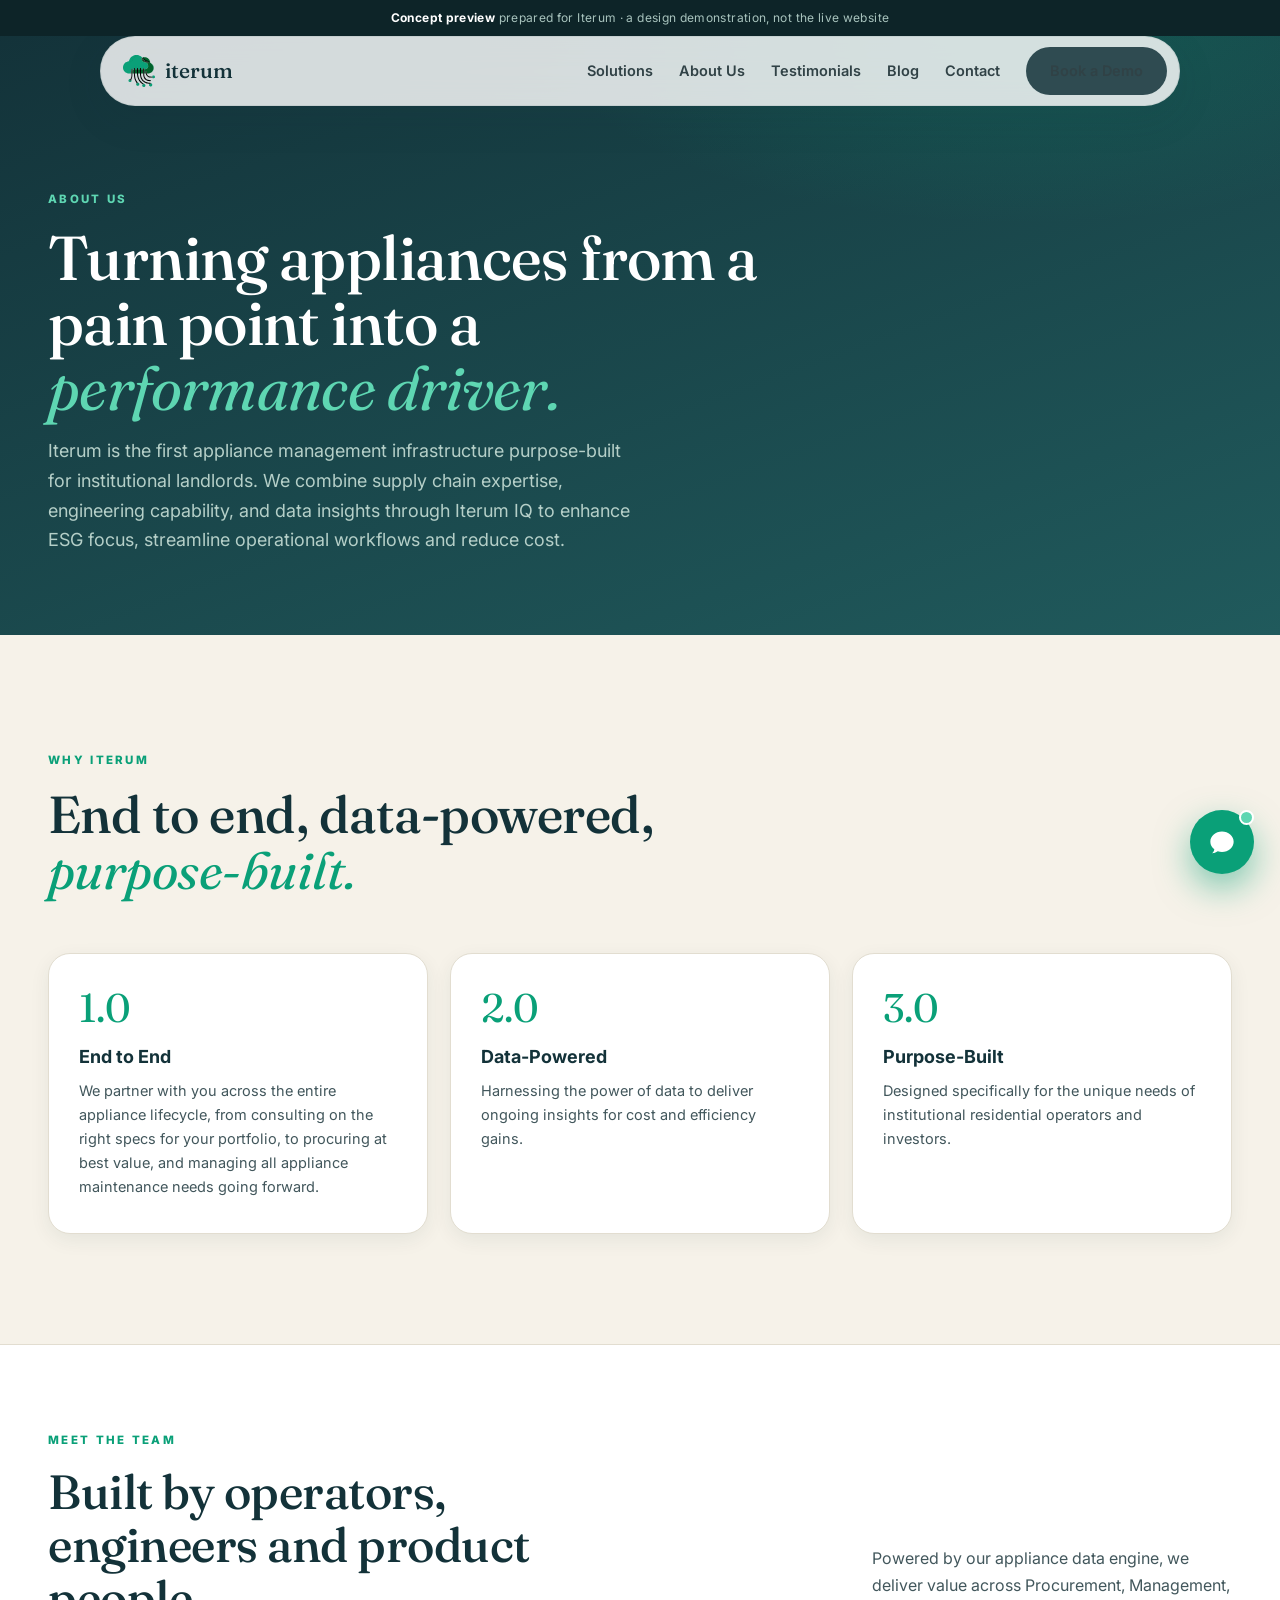
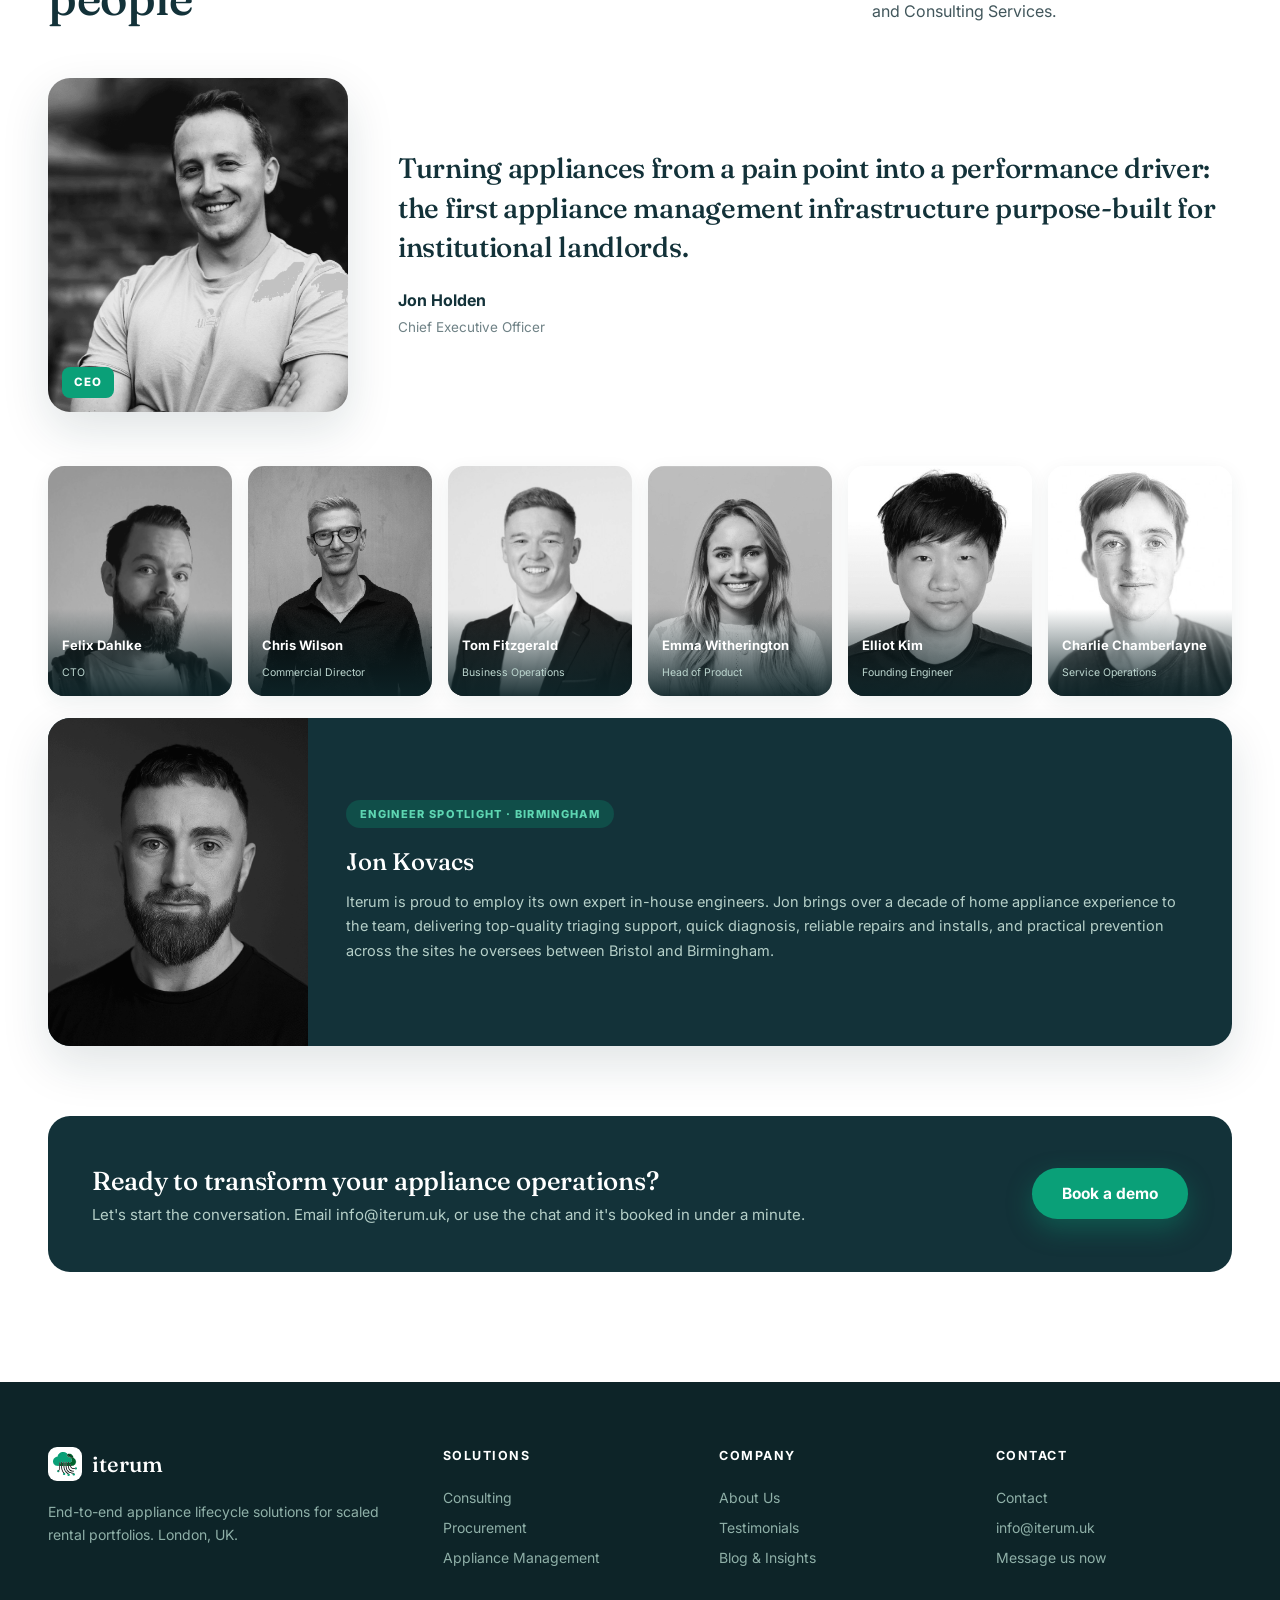
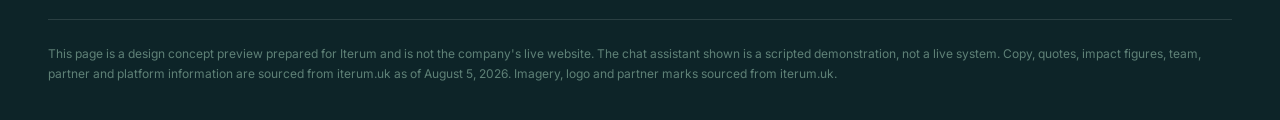
==== about.html @ 9b5ebaec "Full site: solutions, about, testimonials, blog, contact pages from real iterum.uk content; shared s" ====
<!DOCTYPE html>
<html lang="en-GB">
<head>
<meta charset="UTF-8">
<meta name="viewport" content="width=device-width, initial-scale=1.0">
<meta name="robots" content="noindex, nofollow">
<title>About Us | Iterum Concept Preview</title>
<link rel="preconnect" href="https://fonts.googleapis.com">
<link rel="preconnect" href="https://fonts.gstatic.com" crossorigin>
<link href="https://fonts.googleapis.com/css2?family=Fraunces:ital,opsz,wght@0,9..144,400;0,9..144,500;0,9..144,600;1,9..144,400;1,9..144,500&family=Inter:wght@400;500;600;700;800&display=swap" rel="stylesheet">
<link rel="stylesheet" href="assets/site.css">
<style>
.page-hero{background:linear-gradient(160deg,var(--teal) 0%,var(--teal-2) 100%);color:#fff;position:relative;overflow:hidden;margin-top:-92px;padding:170px 0 80px}
.page-hero::before{content:'';position:absolute;inset:0;background:radial-gradient(700px 300px at 80% 0%,rgba(10,160,120,.25),transparent 70%)}
.page-hero .wrap{position:relative;z-index:2}
.page-hero .eyebrow{color:var(--mint)}
.page-hero h1{font-size:clamp(36px,5vw,62px);line-height:1.05;color:#fff;margin:14px 0 16px;max-width:760px}
.page-hero h1 em{font-style:italic;color:var(--mint);font-weight:400}
.page-hero p.sub{color:#b5cfc8;font-size:18px;max-width:600px}

.why{display:grid;grid-template-columns:repeat(3,1fr);gap:22px;margin-top:54px}
.why .card{background:#fff;border:1px solid var(--line);border-radius:var(--r-lg);padding:34px 30px;box-shadow:var(--sh-sm)}
.why .num{font-family:'Fraunces',serif;font-size:40px;color:var(--green);line-height:1;margin-bottom:14px}
.why b{font-size:18px;color:var(--teal);display:block;margin-bottom:8px}
.why p{font-size:14.5px;color:var(--body)}
@media(max-width:900px){.why{grid-template-columns:1fr}}
.contact-note{margin-top:70px;background:var(--teal);border-radius:var(--r-lg);padding:44px;color:#fff;display:flex;justify-content:space-between;align-items:center;gap:30px;flex-wrap:wrap}
.contact-note h3{font-family:'Fraunces',serif;font-size:26px;font-weight:500}
.contact-note p{color:#b5cfc8;font-size:15px}

</style>
</head>
<body>

<div class="ribbon"><b>Concept preview</b> prepared for Iterum · a design demonstration, not the live website</div>

<div class="navwrap">
  <nav>
    <a class="nav-logo" href="index.html"><img src="assets/logo-mark.svg" alt="Iterum"><b>iterum</b></a>
    <div class="navlinks">
      <a href="solutions.html">Solutions</a>
      <a href="about.html">About Us</a>
      <a href="testimonials.html">Testimonials</a>
      <a href="blog.html">Blog</a>
      <a href="contact.html">Contact</a>
      <a href="#" class="nav-cta" onclick="openChat();return false">Book a Demo</a>
    </div>
  </nav>
</div>

<header class="page-hero">
  <div class="wrap">
    <span class="eyebrow">About us</span>
    <h1>Turning appliances from a pain point into a <em>performance driver.</em></h1>
    <p class="sub">Iterum is the first appliance management infrastructure purpose-built for institutional landlords. We combine supply chain expertise, engineering capability, and data insights through Iterum IQ to enhance ESG focus, streamline operational workflows and reduce cost.</p>
  </div>
</header>

<section class="section">
  <div class="wrap">
    <div class="bento-head reveal">
      <span class="eyebrow">Why Iterum</span>
      <h2>End to end, data-powered, <em>purpose-built.</em></h2>
    </div>
    <div class="why">
      <div class="card reveal"><div class="num">1.0</div><b>End to End</b><p>We partner with you across the entire appliance lifecycle, from consulting on the right specs for your portfolio, to procuring at best value, and managing all appliance maintenance needs going forward.</p></div>
      <div class="card reveal d1"><div class="num">2.0</div><b>Data-Powered</b><p>Harnessing the power of data to deliver ongoing insights for cost and efficiency gains.</p></div>
      <div class="card reveal d2"><div class="num">3.0</div><b>Purpose-Built</b><p>Designed specifically for the unique needs of institutional residential operators and investors.</p></div>
    </div>
  </div>
</section>

<section class="section team-sec" id="team" style="padding-top:80px">
  <div class="wrap">
    <div class="team-head reveal">
      <div>
        <span class="eyebrow">Meet the team</span>
        <h2>Built by operators, engineers and product people</h2>
      </div>
      <p>Powered by our appliance data engine, we deliver value across Procurement, Management, and Consulting Services.</p>
    </div>
    <div class="team-feature reveal">
      <div class="pic"><img src="assets/team-jon-holden.png" alt="Jon Holden, CEO of Iterum"><span class="role-tag">CEO</span></div>
      <div>
        <h3>Turning appliances from a pain point into a performance driver: the first appliance management infrastructure purpose-built for institutional landlords.</h3>
        <div class="who"><b>Jon Holden</b><span>Chief Executive Officer</span></div>
      </div>
    </div>
    <div class="team-list">
      <div class="tcard reveal d1"><img src="assets/team-felix.png" alt="Felix Dahlke"><div class="tb"><b>Felix Dahlke</b><span>CTO</span></div></div>
      <div class="tcard reveal d1"><img src="assets/team-chris.png" alt="Chris Wilson"><div class="tb"><b>Chris Wilson</b><span>Commercial Director</span></div></div>
      <div class="tcard reveal d2"><img src="assets/team-tom.png" alt="Tom Fitzgerald"><div class="tb"><b>Tom Fitzgerald</b><span>Business Operations</span></div></div>
      <div class="tcard reveal d2"><img src="assets/team-emma.png" alt="Emma Witherington"><div class="tb"><b>Emma Witherington</b><span>Head of Product</span></div></div>
      <div class="tcard reveal d3"><img src="assets/team-elliot.png" alt="Elliot Kim"><div class="tb"><b>Elliot Kim</b><span>Founding Engineer</span></div></div>
      <div class="tcard reveal d3"><img src="assets/team-charlie.jpg" alt="Charlie Chamberlayne"><div class="tb"><b>Charlie Chamberlayne</b><span>Service Operations</span></div></div>
    </div>
    <div class="eng-card reveal">
      <img src="assets/team-kovacs.png" alt="Jon Kovacs, in-house engineer">
      <div class="eb">
        <span class="tag">Engineer Spotlight · Birmingham</span>
        <b class="name">Jon Kovacs</b>
        <p>Iterum is proud to employ its own expert in-house engineers. Jon brings over a decade of home appliance experience to the team, delivering top-quality triaging support, quick diagnosis, reliable repairs and installs, and practical prevention across the sites he oversees between Bristol and Birmingham.</p>
      </div>
    </div>
    <div class="contact-note reveal">
      <div>
        <h3>Ready to transform your appliance operations?</h3>
        <p>Let's start the conversation. Email info@iterum.uk, or use the chat and it's booked in under a minute.</p>
      </div>
      <button class="btn btn-green" onclick="openChat()">Book a demo</button>
    </div>
  </div>
</section>

<footer>
  <div class="wrap">
    <div class="cols">
      <div>
        <div class="flogo"><img src="assets/logo-mark.svg" alt="Iterum"><b>iterum</b></div>
        <p>End-to-end appliance lifecycle solutions for scaled rental portfolios. London, UK.</p>
      </div>
      <div>
        <h4>Solutions</h4>
        <a href="solutions.html">Consulting</a>
        <a href="solutions.html">Procurement</a>
        <a href="solutions.html">Appliance Management</a>
      </div>
      <div>
        <h4>Company</h4>
        <a href="about.html">About Us</a>
        <a href="testimonials.html">Testimonials</a>
        <a href="blog.html">Blog &amp; Insights</a>
      </div>
      <div>
        <h4>Contact</h4>
        <a href="contact.html">Contact</a>
        <a href="mailto:info@iterum.uk">info@iterum.uk</a>
        <a href="#" onclick="openChat();return false">Message us now</a>
      </div>
    </div>
    <div class="disclosure">
      This page is a design concept preview prepared for Iterum and is not the company's live website. The chat assistant shown is a scripted demonstration, not a live system. Copy, quotes, impact figures, team, partner and platform information are sourced from iterum.uk as of August 5, 2026. Imagery, logo and partner marks sourced from iterum.uk.
    </div>
  </div>
</footer>

<button class="chat-fab" id="chatFab" onclick="toggleChat()" aria-label="Open chat">
  <span class="pulse"></span>
  <svg viewBox="0 0 24 24"><path d="M12 3C6.5 3 2 6.9 2 11.7c0 2.6 1.3 4.9 3.4 6.5-.1 1-.6 2.4-1.8 3.5 0 0 2.7-.2 4.8-1.7 1.1.3 2.4.5 3.6.5 5.5 0 10-3.9 10-8.8S17.5 3 12 3z"/></svg>
</button>

<div class="chat-panel" id="chatPanel">
  <div class="chat-head">
    <div class="cav"><img src="assets/logo-mark.svg" alt=""></div>
    <div><b>Iterum Assistant</b><span><i class="don"></i>Online now, replies in seconds</span></div>
  </div>
  <div class="chat-body" id="chatBody"></div>
  <div class="chat-foot"><span>Scripted demo preview. The live version is trained on Iterum's solutions, portfolio data and booking calendar.</span></div>
</div>

<script src="assets/site.js"></script>
</body>
</html>
---- assets/site.css ----
:root{
  --teal:#133239;
  --teal-2:#205A5C;
  --teal-deep:#0d2428;
  --green:#0AA078;
  --green-dark:#078263;
  --mint:#5ed6b2;
  --cream:#F6F2E9;
  --cream-2:#EDE7DA;
  --sand:#D5CAB9;
  --ink:#15272c;
  --body:#42575c;
  --soft:#6f8286;
  --line:#e2ddd0;
  --r-xl:28px;
  --r-lg:22px;
  --r-md:16px;
  --sh-sm:0 6px 20px rgba(19,50,57,.07);
  --sh-md:0 18px 48px rgba(19,50,57,.13);
  --sh-lg:0 34px 90px rgba(19,50,57,.22);
}
*{margin:0;padding:0;box-sizing:border-box}
html{scroll-behavior:smooth}
body{font-family:'Inter',-apple-system,sans-serif;color:var(--ink);background:var(--cream);line-height:1.65;font-size:16.5px;-webkit-font-smoothing:antialiased}
h1,h2,h3,.serif{font-family:'Fraunces',Georgia,serif;font-weight:500;letter-spacing:-.01em}
img{max-width:100%;display:block}
a{color:inherit;text-decoration:none}
.wrap{max-width:1240px;margin:0 auto;padding:0 28px}
.eyebrow{display:inline-flex;align-items:center;gap:10px;font-size:11.5px;font-weight:800;letter-spacing:.2em;text-transform:uppercase;color:var(--green)}
.section{padding:110px 0}
.btn{display:inline-flex;align-items:center;justify-content:center;gap:10px;font-weight:700;font-size:15.5px;padding:16px 30px;border-radius:999px;cursor:pointer;border:none;transition:all .18s ease;font-family:'Inter',sans-serif}
.btn svg{width:17px;height:17px}
.btn-green{background:var(--green);color:#fff;box-shadow:0 10px 26px rgba(10,160,120,.35)}
.btn-green:hover{background:var(--green-dark);transform:translateY(-2px)}
.btn-dark{background:var(--teal);color:#fff}
.btn-dark:hover{background:var(--teal-deep);transform:translateY(-2px)}
.btn-white{background:#fff;color:var(--teal);box-shadow:var(--sh-sm)}
.btn-white:hover{transform:translateY(-2px);box-shadow:var(--sh-md)}
.btn-ghost{background:transparent;color:#fff;border:1.5px solid rgba(255,255,255,.4)}
.btn-ghost:hover{border-color:#fff;background:rgba(255,255,255,.08)}
.reveal{opacity:0;transform:translateY(26px);transition:opacity .8s cubic-bezier(.2,.6,.2,1),transform .8s cubic-bezier(.2,.6,.2,1)}
.reveal.vis{opacity:1;transform:none}
.d1{transition-delay:.08s}.d2{transition-delay:.16s}.d3{transition-delay:.24s}

/* ribbon */
.ribbon{background:var(--teal-deep);color:#a8c3bd;text-align:center;font-size:12px;padding:8px 16px;letter-spacing:.03em;position:relative;z-index:600}
.ribbon b{color:#fff;font-weight:700}

/* floating pill nav */
.navwrap{position:sticky;top:14px;z-index:400;padding:0 18px}
nav{max-width:1080px;margin:0 auto;background:rgba(255,255,255,.82);backdrop-filter:blur(16px);border:1px solid rgba(19,50,57,.08);border-radius:999px;box-shadow:0 12px 40px rgba(19,50,57,.10);display:flex;align-items:center;justify-content:space-between;padding:10px 12px 10px 22px}
.nav-logo{display:flex;align-items:center;gap:10px}
.nav-logo img{height:32px;width:32px}
.nav-logo b{font-family:'Fraunces',serif;font-size:21px;font-weight:500;color:var(--teal)}
.navlinks{display:flex;gap:26px;align-items:center}
.navlinks a{font-size:14.5px;font-weight:600;color:var(--ink);opacity:.85}
.navlinks a:hover{opacity:1;color:var(--green-dark)}
.nav-cta{background:var(--teal);color:#fff;padding:12px 24px;border-radius:999px;font-size:14px;font-weight:700}
.nav-cta:hover{background:var(--green);color:#fff;opacity:1}
@media(max-width:920px){.navlinks a:not(.nav-cta){display:none}}

/* hero: full-bleed cinematic */
.hero{position:relative;overflow:hidden;margin-top:-92px;padding-top:92px}
.hero-bg{position:absolute;inset:0;z-index:0}
.hero-bg img{width:100%;height:100%;object-fit:cover;object-position:center 60%;animation:kenburns 26s ease-in-out infinite alternate}
@keyframes kenburns{from{transform:scale(1) translateY(0)}to{transform:scale(1.1) translateY(-2%)}}
.hero-bg::after{content:'';position:absolute;inset:0;background:
  linear-gradient(100deg,rgba(13,36,40,.92) 0%,rgba(13,36,40,.72) 38%,rgba(13,36,40,.28) 70%,rgba(13,36,40,.45) 100%),
  linear-gradient(0deg,var(--cream) 0%,rgba(246,242,233,0) 14%)}
@media(prefers-reduced-motion:reduce){.hero-bg img{animation:none}}
.hero-grid{display:grid;grid-template-columns:1.05fr .95fr;gap:60px;align-items:center;position:relative;z-index:2;min-height:calc(100vh - 40px);padding:120px 0 90px}
.hero-kicker{display:inline-flex;align-items:center;gap:9px;background:rgba(255,255,255,.1);backdrop-filter:blur(10px);border:1px solid rgba(255,255,255,.22);border-radius:999px;padding:9px 18px;font-size:12.5px;font-weight:700;color:#e8f4ef;margin-bottom:26px}
.hero-kicker .dot{width:8px;height:8px;border-radius:50%;background:var(--mint);animation:beat 2s infinite}
@keyframes beat{0%,100%{box-shadow:0 0 0 3px rgba(94,214,178,.3)}50%{box-shadow:0 0 0 8px rgba(94,214,178,.06)}}
.hero h1{font-size:clamp(44px,5.6vw,80px);line-height:1.0;color:#fff;margin-bottom:24px;text-shadow:0 2px 30px rgba(13,36,40,.4)}
.hero h1 em{font-style:italic;color:var(--mint);font-weight:400}
.hero .lead{font-size:18px;color:#cfe2da;max-width:520px;margin-bottom:34px}
.hero-ctas{display:flex;gap:14px;flex-wrap:wrap;margin-bottom:44px}
.hero-ctas .btn-dark{background:rgba(255,255,255,.12);backdrop-filter:blur(10px);border:1px solid rgba(255,255,255,.25)}
.hero-ctas .btn-dark:hover{background:rgba(255,255,255,.22)}
.hero-proof{font-size:12.5px;color:#9dbcb2;font-weight:700;letter-spacing:.08em}
/* ambient toasts */
.toast{position:absolute;z-index:3;display:flex;align-items:center;gap:10px;background:rgba(255,255,255,.94);backdrop-filter:blur(8px);border-radius:14px;padding:11px 16px;box-shadow:var(--sh-md);font-size:12.5px;font-weight:700;color:var(--teal);opacity:0;transform:translateY(14px)}
.toast .ti{width:28px;height:28px;border-radius:8px;background:rgba(10,160,120,.14);display:flex;align-items:center;justify-content:center}
.toast .ti svg{width:14px;height:14px;stroke:var(--green-dark)}
.toast span{display:block;font-size:10.5px;color:var(--soft);font-weight:600}
.toast.t1{left:4%;bottom:22%;animation:toastcycle 12s infinite 1s}
.toast.t2{right:6%;top:16%;animation:toastcycle 12s infinite 5s}
.toast.t3{left:38%;bottom:9%;animation:toastcycle 12s infinite 9s}
@keyframes toastcycle{0%{opacity:0;transform:translateY(14px)}4%{opacity:1;transform:none}30%{opacity:1;transform:none}36%{opacity:0;transform:translateY(-10px)}100%{opacity:0}}
@media(max-width:960px){.toast{display:none}}

/* ops console */
.console{background:rgba(255,255,255,.94);backdrop-filter:blur(14px);border:1px solid rgba(255,255,255,.5);border-radius:var(--r-xl);box-shadow:var(--sh-lg);overflow:hidden;transform:rotate(.6deg)}
.console .chead{display:flex;align-items:center;gap:10px;padding:16px 20px;border-bottom:1px solid var(--line);background:linear-gradient(180deg,#fff,#faf8f2)}
.console .chead .dots{display:flex;gap:6px}
.console .chead .dots i{width:10px;height:10px;border-radius:50%;background:var(--cream-2)}
.console .chead .dots i:first-child{background:#f2b8ad}
.console .chead b{font-size:13px;color:var(--teal);margin-left:6px}
.console .chead .live{margin-left:auto;display:inline-flex;align-items:center;gap:6px;font-size:10.5px;font-weight:800;letter-spacing:.1em;color:var(--green-dark);background:rgba(10,160,120,.1);border-radius:999px;padding:5px 12px}
.console .live i{width:6px;height:6px;border-radius:50%;background:var(--green)}
.cbody{padding:20px;display:flex;flex-direction:column;gap:12px;min-height:330px}
.cstep{display:flex;gap:14px;align-items:flex-start;background:var(--cream);border:1px solid var(--line);border-radius:var(--r-md);padding:14px 16px;opacity:.35;transform:translateY(0);transition:all .5s ease}
.cstep.on{opacity:1;background:#fff;box-shadow:var(--sh-sm);border-color:rgba(10,160,120,.35)}
.cstep .cico{width:38px;height:38px;flex:none;border-radius:11px;display:flex;align-items:center;justify-content:center;background:rgba(10,160,120,.1)}
.cstep .cico svg{width:18px;height:18px;stroke:var(--green-dark)}
.cstep b{font-size:13.5px;color:var(--teal);display:block}
.cstep p{font-size:12.5px;color:var(--body);line-height:1.5}
.cstep .ct{margin-left:auto;font-size:10.5px;color:var(--soft);flex:none;font-weight:600}
.cfoot{padding:0 20px 20px;font-size:11px;color:var(--soft);text-align:center}
@media(max-width:960px){.hero-grid{grid-template-columns:1fr}.console{transform:none}}

/* partner marquee */
.partners{padding:46px 0 44px;position:relative;z-index:2;background:var(--cream)}
.partners .cap{text-align:center;font-size:11.5px;font-weight:800;letter-spacing:.2em;text-transform:uppercase;color:var(--soft);margin-bottom:26px}
.pmarq{overflow:hidden;-webkit-mask-image:linear-gradient(90deg,transparent,#000 10%,#000 90%,transparent);mask-image:linear-gradient(90deg,transparent,#000 10%,#000 90%,transparent)}
.pmarq-track{display:flex;gap:clamp(48px,7vw,96px);align-items:center;width:max-content;animation:pslide 30s linear infinite;padding:6px 0}
.pmarq:hover .pmarq-track{animation-play-state:paused}
@keyframes pslide{to{transform:translateX(-50%)}}
.pmarq img{height:30px;width:auto;opacity:.92;transition:all .2s}
.pmarq img:hover{opacity:1;transform:scale(1.05)}
.pmarq img.tall{height:40px}

/* stats rail */
.stats{border-top:1px solid var(--line);border-bottom:1px solid var(--line);background:#fff}
.stats .wrap{display:grid;grid-template-columns:repeat(3,1fr);gap:0}
.stat{padding:54px 40px;border-left:1px solid var(--line);position:relative}
.stat:first-child{border-left:none;padding-left:0}
.stat .big{font-family:'Fraunces',serif;font-size:clamp(46px,5.5vw,72px);line-height:1;color:var(--teal)}
.stat .big span{color:var(--green)}
.stat p{font-size:14px;color:var(--body);margin-top:10px;max-width:240px}
.stat .src{font-size:11px;color:var(--soft);margin-top:8px;display:block}
@media(max-width:900px){.stats .wrap{grid-template-columns:1fr}.stat{border-left:none;padding:30px 0;border-top:1px solid var(--line)}.stat:first-child{border-top:none}}

/* bento */
.bento-head{max-width:720px;margin-bottom:54px}
.bento-head h2{font-size:clamp(32px,4.4vw,52px);line-height:1.08;color:var(--teal);margin:14px 0 16px}
.bento-head h2 em{font-style:italic;color:var(--green);font-weight:400}
.bento-head p{color:var(--body);font-size:18px}
.bento{display:grid;grid-template-columns:repeat(12,1fr);grid-auto-rows:96px;gap:18px}
.tile{border-radius:var(--r-lg);overflow:hidden;position:relative;background:#fff;border:1px solid var(--line);box-shadow:var(--sh-sm);transition:transform .25s,box-shadow .25s}
.tile:hover{transform:translateY(-5px);box-shadow:var(--sh-md)}
.tile .tag{position:absolute;top:16px;left:16px;z-index:3;background:rgba(19,50,57,.85);backdrop-filter:blur(6px);color:#fff;font-size:11px;font-weight:800;letter-spacing:.1em;text-transform:uppercase;border-radius:8px;padding:6px 12px}
.tile.photo img{position:absolute;inset:0;width:100%;height:100%;object-fit:cover}
.tile.photo::after{content:'';position:absolute;inset:0;background:linear-gradient(180deg,transparent 35%,rgba(13,36,40,.86) 100%)}
.tile.photo .cap{position:absolute;left:20px;right:20px;bottom:18px;z-index:3;color:#fff}
.tile.photo .cap b{font-family:'Fraunces',serif;font-size:20px;font-weight:500;display:block;margin-bottom:4px}
.tile.photo .cap p{font-size:13px;color:#c9ded7;line-height:1.5}
.t-consult{grid-column:span 4;grid-row:span 3}
.t-procure{grid-column:span 4;grid-row:span 3}
.t-manage{grid-column:span 4;grid-row:span 3}
.t-chat{grid-column:span 5;grid-row:span 4}
.t-notif{grid-column:span 4;grid-row:span 4}
.t-follow{grid-column:span 3;grid-row:span 4}
@media(max-width:960px){.t-consult,.t-procure,.t-manage,.t-chat,.t-notif,.t-follow{grid-column:span 12;grid-row:span 4}}

/* chat tile */
.t-chat{background:var(--teal);border:none;display:flex;flex-direction:column}
.t-chat .tchead{padding:18px 22px 12px;display:flex;align-items:center;gap:10px;color:#fff}
.t-chat .tchead img{width:30px;height:30px;background:#fff;border-radius:8px;padding:4px}
.t-chat .tchead b{font-size:13.5px}
.t-chat .tchead span{display:block;font-size:10.5px;color:#5ed6b2;font-weight:700}
.t-chat .tcbody{flex:1;padding:6px 18px 16px;display:flex;flex-direction:column;gap:9px;overflow:hidden}
.tbub{max-width:88%;padding:10px 13px;border-radius:15px;font-size:12.3px;line-height:1.45;opacity:0;transform:translateY(10px);transition:all .5s ease}
.tbub.show{opacity:1;transform:none}
.tbub.in{background:rgba(255,255,255,.1);color:#e6f2ed;border-bottom-left-radius:5px;align-self:flex-start}
.tbub.out{background:var(--green);color:#fff;border-bottom-right-radius:5px;align-self:flex-end}
.t-chat .tclabel{padding:10px;text-align:center;font-size:10px;color:#8fb0a8;border-top:1px solid rgba(255,255,255,.1)}

/* notif tile */
.t-notif{background:#fff;display:flex;flex-direction:column}
.t-notif .tnhead{padding:18px 22px 10px}
.t-notif .tnhead b{font-size:13.5px;color:var(--teal)}
.t-notif .tnhead span{display:block;font-size:10.5px;color:var(--soft)}
.t-notif .tnbody{flex:1;padding:4px 16px 16px;display:flex;flex-direction:column;gap:9px}
.tnote{display:flex;gap:11px;align-items:flex-start;background:var(--cream);border:1px solid var(--line);border-radius:12px;padding:11px 13px;opacity:0;transform:translateY(10px);transition:all .5s ease}
.tnote.show{opacity:1;transform:none}
.tnote .ni{width:30px;height:30px;flex:none;border-radius:9px;background:rgba(10,160,120,.12);display:flex;align-items:center;justify-content:center}
.tnote .ni svg{width:15px;height:15px;stroke:var(--green-dark)}
.tnote b{font-size:12.3px;color:var(--teal);display:block}
.tnote p{font-size:11.3px;color:var(--body);line-height:1.4}
.tnote .nt{margin-left:auto;font-size:9.5px;color:var(--soft);flex:none;font-weight:600}

/* follow tile */
.t-follow{background:#fff;padding:22px}
.t-follow b.h{font-size:13.5px;color:var(--teal);display:block;margin-bottom:2px}
.t-follow span.s{font-size:10.5px;color:var(--soft);display:block;margin-bottom:18px}
.mini-tl{position:relative;padding-left:22px}
.mini-tl::before{content:'';position:absolute;left:6px;top:6px;bottom:6px;width:2px;background:linear-gradient(180deg,var(--green),var(--line))}
.mtl{position:relative;padding-bottom:18px}
.mtl::before{content:'';position:absolute;left:-20px;top:4px;width:10px;height:10px;border-radius:50%;background:#fff;border:3px solid var(--green)}
.mtl b{font-size:12.3px;color:var(--teal);display:block}
.mtl p{font-size:11.3px;color:var(--body);line-height:1.45}

/* quotes */
.quotes{background:var(--cream)}
.quote-grid{display:grid;grid-template-columns:1fr 1fr;gap:22px;margin-top:50px}
.qcard{background:#fff;border:1px solid var(--line);border-radius:var(--r-lg);padding:38px 40px;box-shadow:var(--sh-sm);position:relative}
.qcard::before{content:'\201C';font-family:'Fraunces',serif;font-size:90px;line-height:1;color:var(--green);opacity:.25;position:absolute;top:18px;left:28px}
.qcard p{font-family:'Fraunces',serif;font-size:clamp(18px,2vw,22px);line-height:1.5;color:var(--teal);margin-bottom:24px;position:relative;z-index:2}
.qcard .qwho{display:flex;align-items:center;justify-content:space-between;gap:14px;flex-wrap:wrap}
.qcard .qwho b{font-size:14.5px;color:var(--ink);display:block}
.qcard .qwho span{font-size:12.5px;color:var(--soft)}
.qcard .impact{font-size:11px;font-weight:800;color:#fff;background:var(--green);border-radius:999px;padding:6px 14px;white-space:nowrap}
.qsrc{margin-top:18px;font-size:12px;color:var(--soft)}
@media(max-width:900px){.quote-grid{grid-template-columns:1fr}}

/* IQ dark band */
.iq-sec{background:var(--teal);color:#fff;position:relative;overflow:hidden}
.iq-sec .bgimg{position:absolute;inset:0;opacity:.09;pointer-events:none}
.iq-sec .bgimg img{width:100%;height:100%;object-fit:cover}
.iq-sec .bgimg::after{content:'';position:absolute;inset:0;background:linear-gradient(180deg,var(--teal) 4%,rgba(19,50,57,.45) 50%,var(--teal) 96%)}
.iq-sec .wrap{position:relative;z-index:2}
.iq-sec .eyebrow{color:var(--mint)}
.iq-sec h2{font-size:clamp(32px,4.4vw,52px);line-height:1.08;color:#fff;margin:14px 0 16px;max-width:640px}
.iq-sec h2 em{font-style:italic;color:var(--mint);font-weight:400}
.iq-sec .sub{color:#b5cfc8;font-size:18px;max-width:560px}
.iq-grid{display:grid;grid-template-columns:1.1fr .9fr;gap:64px;align-items:center;margin-top:56px}
.iq-stack{position:relative;padding-bottom:90px;padding-right:56px}
.iq-stack .shot{border-radius:var(--r-lg);overflow:hidden;box-shadow:var(--sh-lg);transform:rotate(-1deg)}
.iq-stack .shot2{position:absolute;right:0;bottom:0;width:58%;border-radius:16px;overflow:hidden;box-shadow:var(--sh-lg);background:#fff;transform:rotate(1.4deg)}
.iq-points{display:flex;flex-direction:column;gap:20px}
.iq-point{display:flex;gap:14px;align-items:flex-start}
.iq-point .tick{width:26px;height:26px;flex:none;border-radius:50%;background:rgba(94,214,178,.15);display:flex;align-items:center;justify-content:center}
.iq-point .tick svg{width:13px;height:13px;stroke:var(--mint);stroke-width:3}
.iq-point b{font-size:15.5px;color:#fff}
.iq-point p{font-size:13.5px;color:#a8c3bd}
@media(max-width:960px){.iq-grid{grid-template-columns:1fr}.iq-stack{padding-right:0}}

/* resident phone strip */
.resident{background:var(--cream)}
.res-grid{display:grid;grid-template-columns:.9fr 1.1fr;gap:70px;align-items:center}
.res-grid h2{font-size:clamp(30px,4vw,46px);line-height:1.1;color:var(--teal);margin:14px 0 16px}
.res-grid h2 em{font-style:italic;color:var(--green);font-weight:400}
.res-grid .sub{color:var(--body);font-size:17px;margin-bottom:26px}
.res-points{display:flex;flex-direction:column;gap:14px}
.res-point{display:flex;gap:13px;align-items:flex-start;background:#fff;border:1px solid var(--line);border-radius:var(--r-md);padding:16px 18px;box-shadow:var(--sh-sm)}
.res-point .ri{width:36px;height:36px;flex:none;border-radius:10px;background:rgba(10,160,120,.1);display:flex;align-items:center;justify-content:center}
.res-point .ri svg{width:17px;height:17px;stroke:var(--green-dark)}
.res-point b{font-size:14.5px;color:var(--teal);display:block}
.res-point p{font-size:12.8px;color:var(--body)}
.phone{width:min(330px,86vw);margin:0 auto;background:linear-gradient(160deg,#31414a,#131c22);border-radius:46px;padding:13px;box-shadow:var(--sh-lg),inset 0 1px 1px rgba(255,255,255,.22);position:relative;transform:rotate(1.2deg)}
.phone::before{content:'';position:absolute;top:26px;left:50%;transform:translateX(-50%);width:100px;height:24px;background:#0a1114;border-radius:13px;z-index:5}
.pscreen{border-radius:34px;overflow:hidden;min-height:540px;display:flex;flex-direction:column;background:#f2f3ef;color:var(--ink)}
.pstatus{background:#fff;padding:34px 20px 8px;font-size:11px;color:var(--soft);display:flex;justify-content:space-between;font-weight:600}
.pchat-head{background:#fff;padding:10px 18px 12px;border-bottom:1px solid var(--line);display:flex;gap:11px;align-items:center}
.pchat-head img{width:32px;height:32px}
.pchat-head b{font-size:13.5px;display:block}
.pchat-head span{font-size:11px;color:var(--green-dark);font-weight:700}
.pthread{flex:1;padding:16px 14px;display:flex;flex-direction:column;gap:10px}
.bub{max-width:86%;padding:11px 14px;border-radius:18px;font-size:12.6px;line-height:1.45;opacity:0;transform:translateY(10px) scale(.97);transition:all .55s cubic-bezier(.2,.7,.3,1)}
.bub.show{opacity:1;transform:none}
.bub.in{background:#e5e8e2;border-bottom-left-radius:6px;align-self:flex-start}
.bub.out{background:var(--green);color:#fff;border-bottom-right-radius:6px;align-self:flex-end}
.bub .t{display:block;font-size:10px;opacity:.6;margin-top:4px}
.plabel{text-align:center;font-size:10.5px;color:var(--soft);padding:11px;background:#fff;border-top:1px solid var(--line)}
@media(max-width:960px){.res-grid{grid-template-columns:1fr}}

/* team */
.team-sec{background:#fff;border-top:1px solid var(--line)}
.team-head{display:flex;align-items:flex-end;justify-content:space-between;gap:30px;margin-bottom:54px;flex-wrap:wrap}
.team-head h2{font-size:clamp(30px,4vw,48px);line-height:1.1;color:var(--teal);margin-top:14px;max-width:560px}
.team-head p{color:var(--body);font-size:16px;max-width:360px}
.team-feature{display:grid;grid-template-columns:300px 1fr;gap:50px;align-items:center;margin-bottom:54px}
.team-feature .pic{border-radius:var(--r-lg);overflow:hidden;box-shadow:var(--sh-md);position:relative}
.team-feature .pic img{filter:grayscale(1);width:100%;display:block}
.team-feature .pic .role-tag{position:absolute;bottom:14px;left:14px;background:var(--green);color:#fff;font-size:11.5px;font-weight:800;letter-spacing:.1em;text-transform:uppercase;border-radius:8px;padding:6px 12px}
.team-feature h3{font-family:'Fraunces',serif;font-size:clamp(21px,2.6vw,28px);color:var(--teal);line-height:1.4;margin-bottom:20px;font-weight:500}
.team-feature .who b{font-size:16px;color:var(--teal);display:block}
.team-feature .who span{font-size:13.5px;color:var(--soft)}
@media(max-width:900px){.team-feature{grid-template-columns:1fr}}
.team-list{display:grid;grid-template-columns:repeat(6,1fr);gap:16px}
.tcard{border-radius:var(--r-md);overflow:hidden;position:relative;box-shadow:var(--sh-sm)}
.tcard img{width:100%;aspect-ratio:4/5;object-fit:cover;object-position:center 20%;filter:grayscale(1);transition:all .3s}
.tcard:hover img{filter:grayscale(0);transform:scale(1.03)}
.tcard .tb{position:absolute;left:0;right:0;bottom:0;padding:26px 14px 12px;background:linear-gradient(180deg,transparent,rgba(13,36,40,.92));color:#fff}
.tcard b{display:block;font-size:13px}
.tcard span{font-size:10.5px;color:#bcd6cf}
@media(max-width:960px){.team-list{grid-template-columns:repeat(2,1fr)}}
.eng-card{margin-top:22px;background:var(--teal);border-radius:var(--r-lg);overflow:hidden;box-shadow:var(--sh-md);display:grid;grid-template-columns:260px 1fr;align-items:stretch;color:#fff}
.eng-card img{width:100%;height:100%;object-fit:cover;object-position:center 15%;filter:grayscale(1)}
.eng-card .eb{padding:32px 38px;display:flex;flex-direction:column;justify-content:center}
.eng-card .eb .tag{display:inline-block;background:rgba(10,160,120,.25);color:var(--mint);font-size:11px;font-weight:800;letter-spacing:.12em;text-transform:uppercase;border-radius:999px;padding:5px 14px;margin-bottom:14px;width:max-content}
.eng-card .eb b.name{font-family:'Fraunces',serif;font-size:24px;font-weight:500;display:block;margin-bottom:8px}
.eng-card .eb p{font-size:14.5px;color:#b5cfc8;line-height:1.7}
@media(max-width:800px){.eng-card{grid-template-columns:1fr}.eng-card img{max-height:300px}}

/* cta */
.ctaband{background:linear-gradient(160deg,var(--teal) 0%,var(--teal-2) 100%);color:#fff;text-align:center;position:relative;overflow:hidden}
.ctaband::before{content:'';position:absolute;inset:0;background:radial-gradient(700px 300px at 50% 0%,rgba(10,160,120,.25),transparent 70%)}
.ctaband .wrap{padding-top:100px;padding-bottom:100px;position:relative;z-index:2}
.ctaband h2{font-size:clamp(32px,4.8vw,56px);color:#fff;max-width:800px;margin:0 auto 18px;line-height:1.06}
.ctaband h2 em{font-style:italic;color:var(--mint);font-weight:400}
.ctaband p{color:#b5cfc8;font-size:18px;max-width:540px;margin:0 auto 40px}

/* footer */
footer{background:var(--teal-deep);color:#8fb0a8;padding:64px 0 36px;font-size:14px}
footer .cols{display:grid;grid-template-columns:1.5fr 1fr 1fr 1fr;gap:40px;margin-bottom:46px}
footer .flogo{display:flex;align-items:center;gap:10px;margin-bottom:18px}
footer .flogo img{height:34px;width:34px;background:#fff;border-radius:9px;padding:5px}
footer .flogo b{font-family:'Fraunces',serif;font-size:22px;color:#fff;font-weight:500}
footer h4{color:#fff;font-size:12.5px;letter-spacing:.12em;text-transform:uppercase;margin-bottom:16px}
footer a{display:block;padding:3.5px 0}
footer a:hover{color:#fff}
.disclosure{border-top:1px solid rgba(255,255,255,.12);padding-top:24px;font-size:12px;color:#5f8177;line-height:1.7}
@media(max-width:900px){footer .cols{grid-template-columns:1fr 1fr}}

/* chat widget */
.chat-fab{position:fixed;bottom:26px;right:26px;z-index:500;width:64px;height:64px;border-radius:50%;background:var(--green);border:none;cursor:pointer;box-shadow:0 14px 34px rgba(10,160,120,.5);display:flex;align-items:center;justify-content:center;transition:transform .2s}
.chat-fab:hover{transform:scale(1.07)}
.chat-fab svg{width:28px;height:28px;fill:#fff}
.chat-fab .pulse{position:absolute;top:0;right:0;width:15px;height:15px;background:var(--mint);border:2.5px solid #fff;border-radius:50%}
.chat-panel{position:fixed;bottom:104px;right:26px;z-index:500;width:384px;max-width:calc(100vw - 32px);height:600px;max-height:calc(100vh - 140px);background:#fff;border-radius:22px;box-shadow:0 34px 90px rgba(13,36,40,.4);display:none;flex-direction:column;overflow:hidden}
.chat-panel.open{display:flex;animation:chatin .3s cubic-bezier(.2,.7,.3,1.05)}
@keyframes chatin{from{opacity:0;transform:scale(.92) translateY(12px)}to{opacity:1;transform:none}}
.chat-head{background:linear-gradient(135deg,var(--teal),var(--teal-2));color:#fff;padding:18px 20px;display:flex;align-items:center;gap:13px}
.chat-head .cav{width:42px;height:42px;border-radius:50%;background:#fff;display:flex;align-items:center;justify-content:center}
.chat-head .cav img{width:24px;height:24px}
.chat-head b{display:block;font-size:15px}
.chat-head span{font-size:11.5px;color:#a8ded0;display:flex;align-items:center;gap:6px}
.chat-head .don{width:7px;height:7px;background:var(--mint);border-radius:50%}
.chat-body{flex:1;overflow-y:auto;padding:18px 16px;background:#f4f2ec;display:flex;flex-direction:column;gap:11px}
.cmsg{max-width:86%;padding:12px 15px;border-radius:17px;font-size:13.5px;line-height:1.5;animation:pop .3s ease}
.cmsg.bot{background:#fff;border:1px solid var(--line);border-bottom-left-radius:6px;align-self:flex-start;box-shadow:0 2px 8px rgba(19,50,57,.05)}
.cmsg.user{background:var(--teal);color:#fff;border-bottom-right-radius:6px;align-self:flex-end}
@keyframes pop{from{opacity:0;transform:translateY(9px)}to{opacity:1;transform:none}}
.typing{display:flex;gap:4px;padding:13px 17px;background:#fff;border:1px solid var(--line);border-radius:17px;border-bottom-left-radius:6px;align-self:flex-start;width:62px}
.typing i{width:7px;height:7px;background:#b3bfb6;border-radius:50%;animation:blink 1.2s infinite}
.typing i:nth-child(2){animation-delay:.2s}
.typing i:nth-child(3){animation-delay:.4s}
@keyframes blink{0%,60%,100%{opacity:.3}30%{opacity:1}}
.choices{display:flex;flex-wrap:wrap;gap:8px;align-self:flex-start;max-width:96%}
.choices button{background:#fff;border:1.5px solid var(--green);color:var(--green-dark);font-size:12.5px;font-weight:700;border-radius:999px;padding:9px 16px;cursor:pointer;transition:all .15s;font-family:'Inter',sans-serif}
.choices button:hover{background:var(--green);color:#fff}
.chat-foot{padding:11px 16px;background:#fff;border-top:1px solid var(--line);text-align:center}
.chat-foot span{font-size:10.5px;color:var(--soft)}
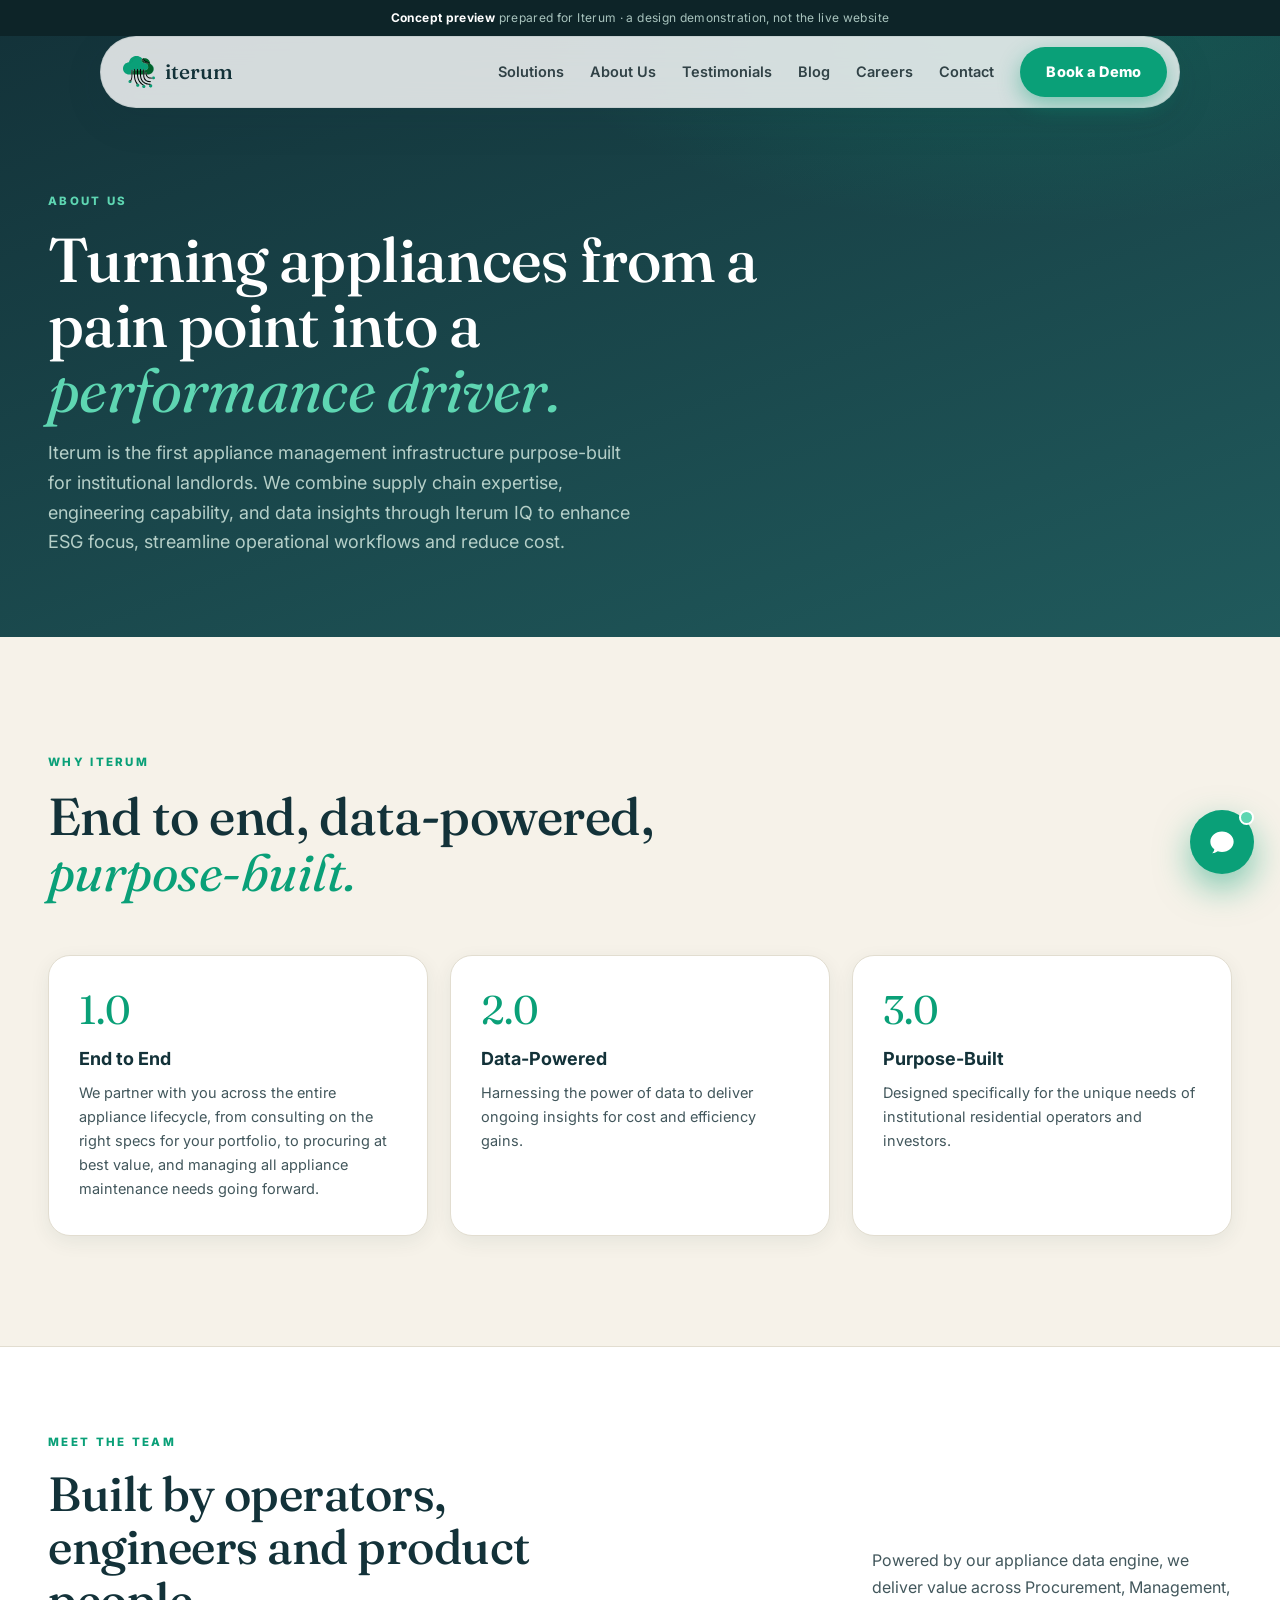
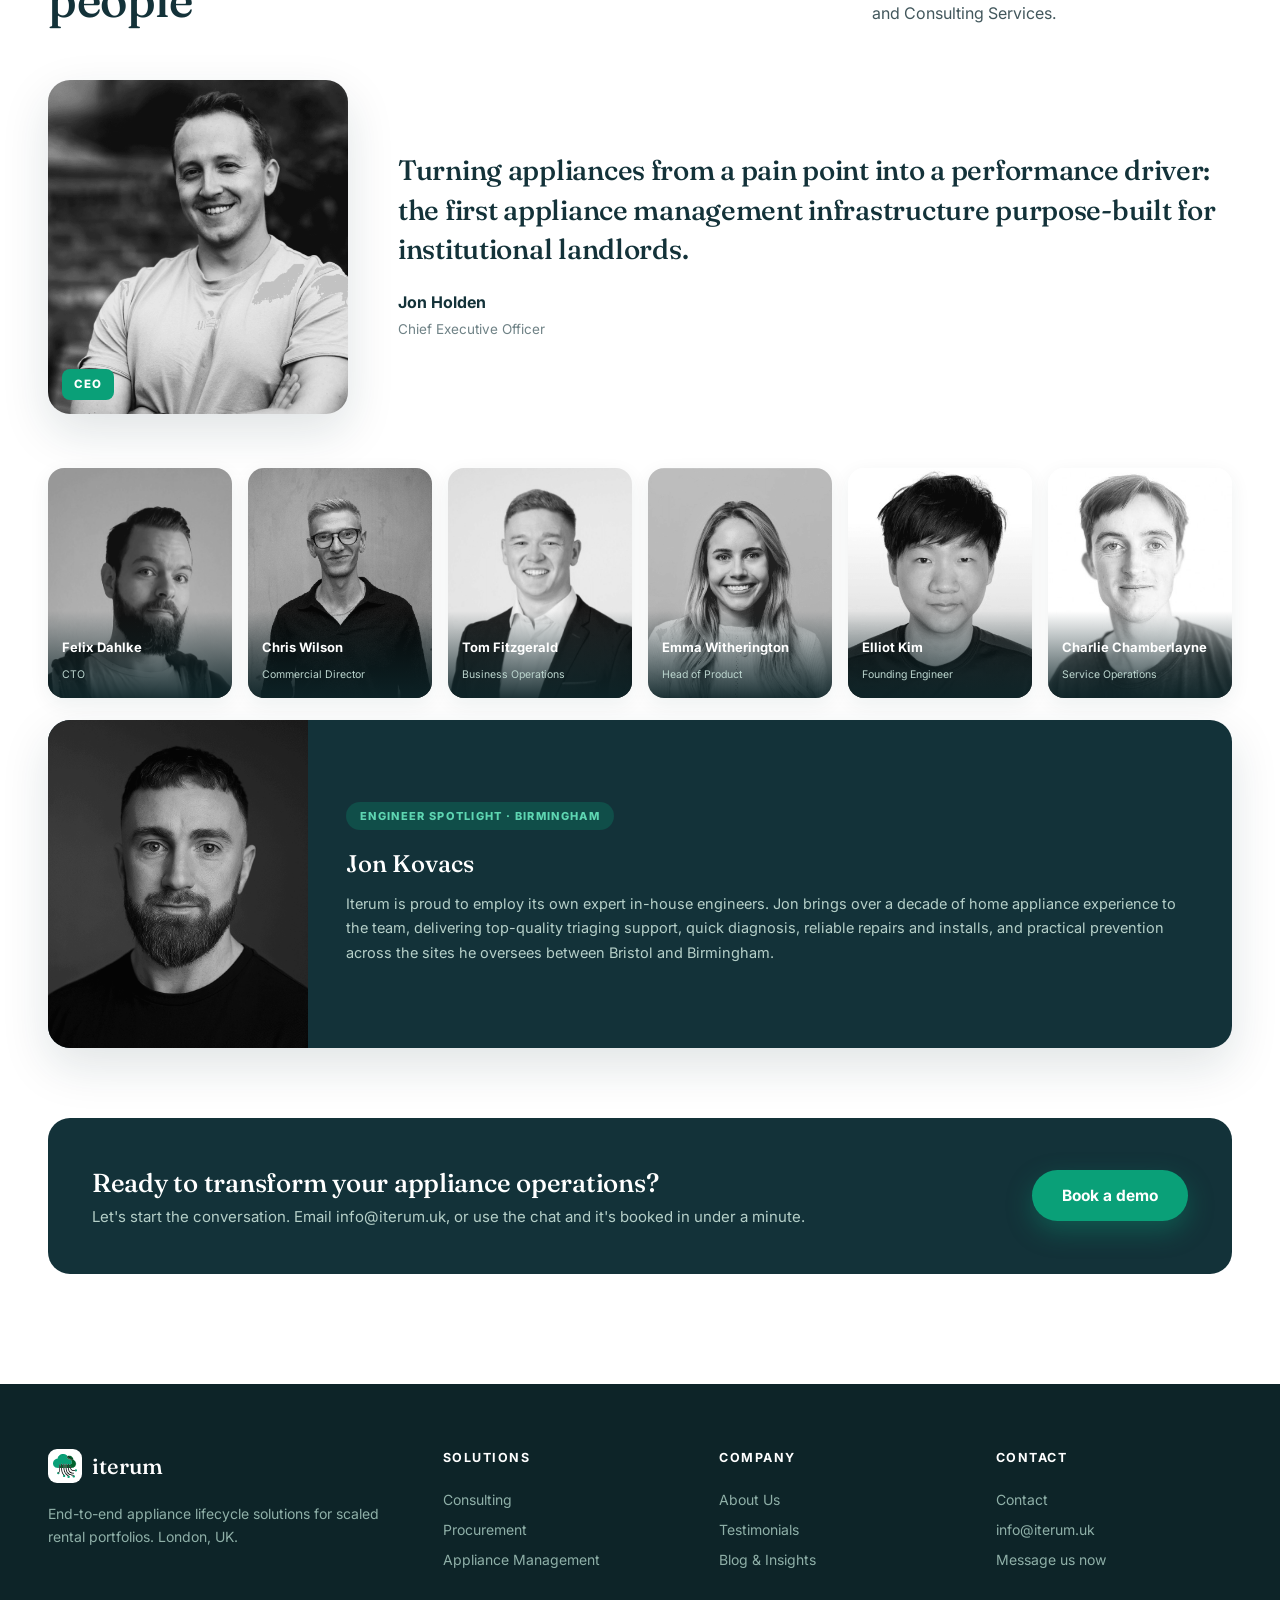
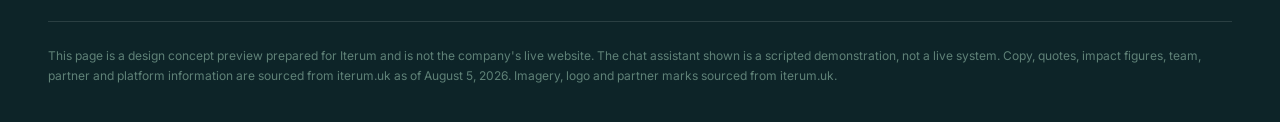
==== commit 761dbfb3: "Bright green Book a Demo nav CTA, mobile burger menu on all pages, careers page, blog covers from th" ====
--- a/about.html
+++ b/about.html
@@ -42,10 +42,22 @@
       <a href="about.html">About Us</a>
       <a href="testimonials.html">Testimonials</a>
       <a href="blog.html">Blog</a>
+      <a href="careers.html">Careers</a>
       <a href="contact.html">Contact</a>
       <a href="#" class="nav-cta" onclick="openChat();return false">Book a Demo</a>
+      <button class="nav-burger" onclick="toggleMenu()" aria-label="Menu"><i></i><i></i><i></i></button>
     </div>
   </nav>
+  <div class="mobile-menu" id="mobileMenu">
+    <a href="index.html">Home</a>
+    <a href="solutions.html">Solutions</a>
+    <a href="about.html">About Us</a>
+    <a href="testimonials.html">Testimonials</a>
+    <a href="blog.html">Blog</a>
+    <a href="careers.html">Careers</a>
+    <a href="contact.html">Contact</a>
+    <a href="#" class="mm-cta" onclick="openChat();toggleMenu();return false">Book a Demo</a>
+  </div>
 </div>
 
 <header class="page-hero">
--- a/assets/site.css
+++ b/assets/site.css
@@ -55,9 +55,16 @@
 .navlinks{display:flex;gap:26px;align-items:center}
 .navlinks a{font-size:14.5px;font-weight:600;color:var(--ink);opacity:.85}
 .navlinks a:hover{opacity:1;color:var(--green-dark)}
-.nav-cta{background:var(--teal);color:#fff;padding:12px 24px;border-radius:999px;font-size:14px;font-weight:700}
-.nav-cta:hover{background:var(--green);color:#fff;opacity:1}
-@media(max-width:920px){.navlinks a:not(.nav-cta){display:none}}
+.navlinks a.nav-cta{background:var(--green);color:#fff;padding:13px 26px;border-radius:999px;font-size:14.5px;font-weight:800;opacity:1;box-shadow:0 8px 22px rgba(10,160,120,.45);letter-spacing:.01em}
+.navlinks a.nav-cta:hover{background:var(--green-dark);color:#fff;transform:translateY(-1px)}
+.nav-burger{display:none;width:44px;height:44px;border-radius:12px;border:1px solid rgba(19,50,57,.12);background:#fff;cursor:pointer;align-items:center;justify-content:center;flex-direction:column;gap:5px}
+.nav-burger i{display:block;width:18px;height:2px;background:var(--teal);border-radius:2px}
+.mobile-menu{position:fixed;top:96px;left:18px;right:18px;background:#fff;border-radius:20px;box-shadow:var(--sh-lg);padding:14px;z-index:390;display:none}
+.mobile-menu.open{display:block}
+.mobile-menu a{display:block;padding:13px 16px;font-size:16px;font-weight:700;color:var(--teal);border-radius:12px}
+.mobile-menu a:active,.mobile-menu a:hover{background:var(--cream)}
+.mobile-menu .mm-cta{background:var(--green);color:#fff;text-align:center;margin-top:8px}
+@media(max-width:920px){.navlinks a:not(.nav-cta){display:none}.nav-burger{display:flex}}
 
 /* hero: full-bleed cinematic */
 .hero{position:relative;overflow:hidden;margin-top:-92px;padding-top:92px}
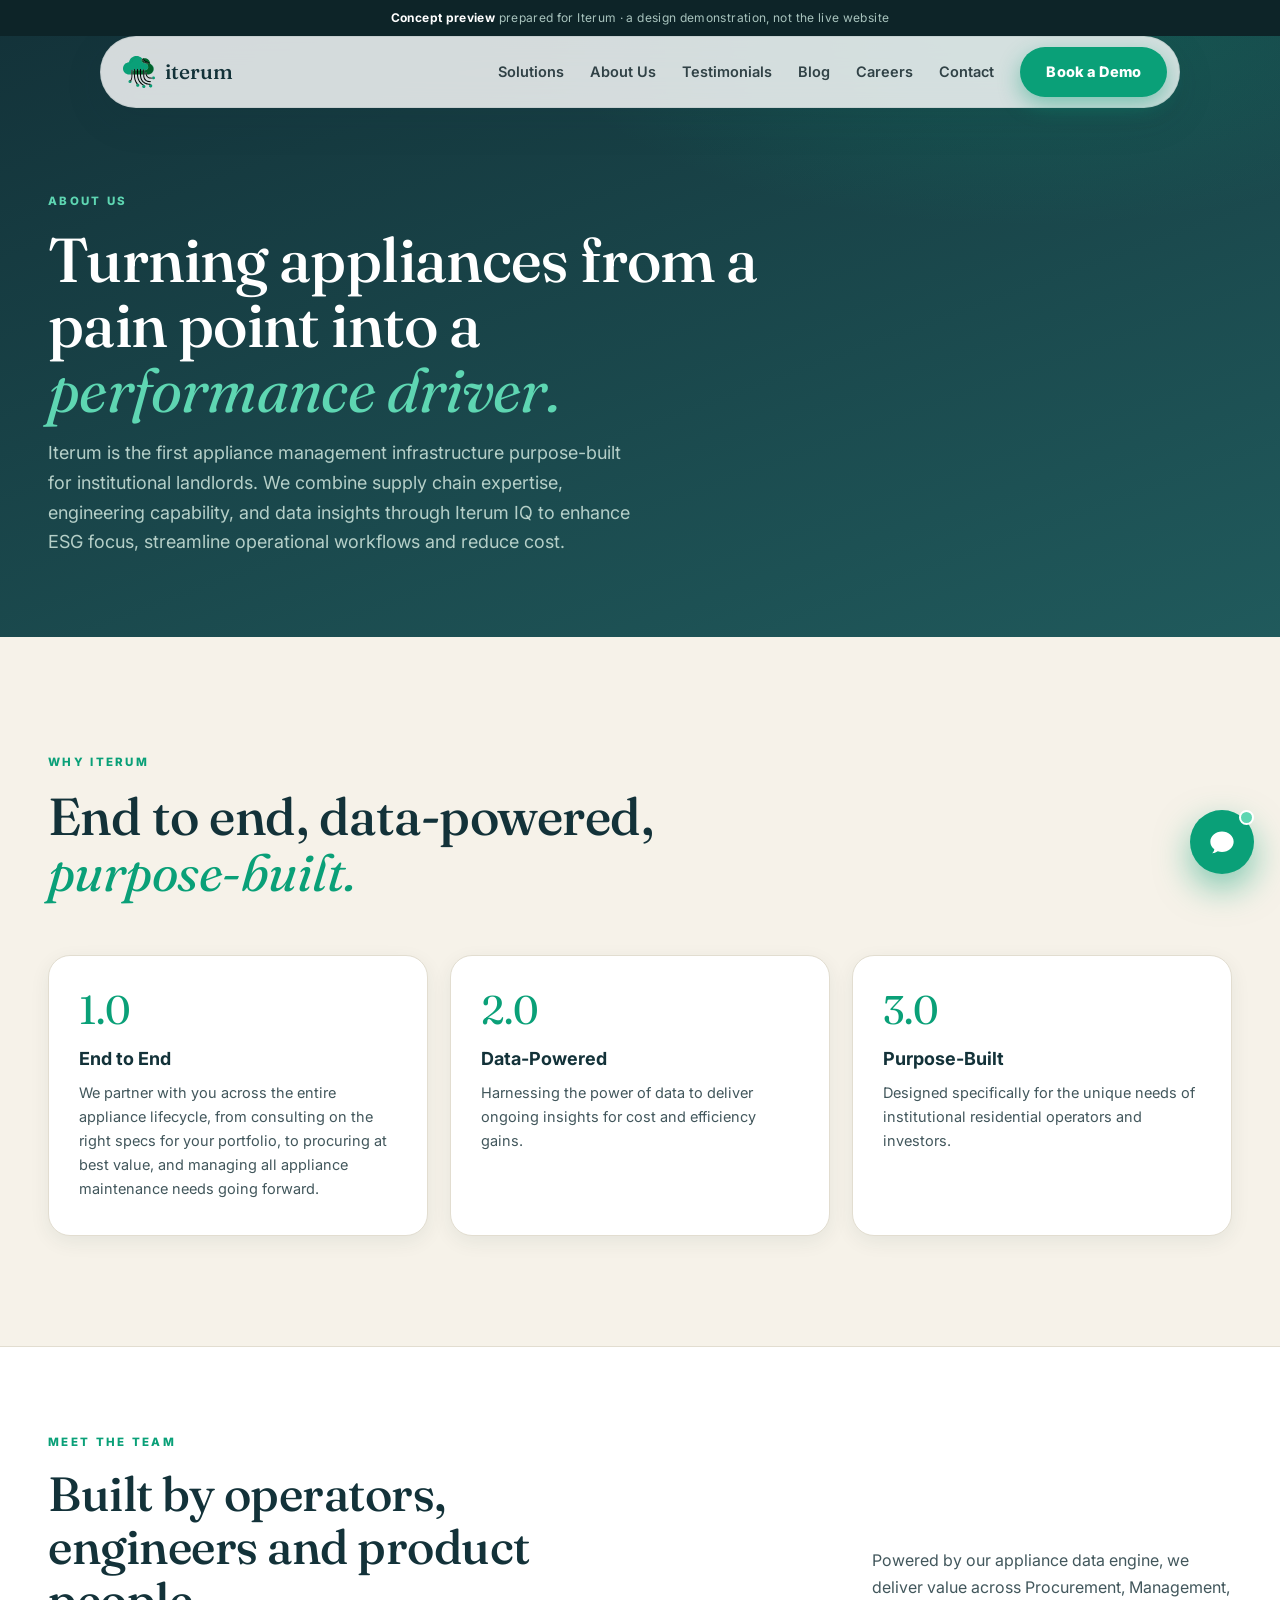
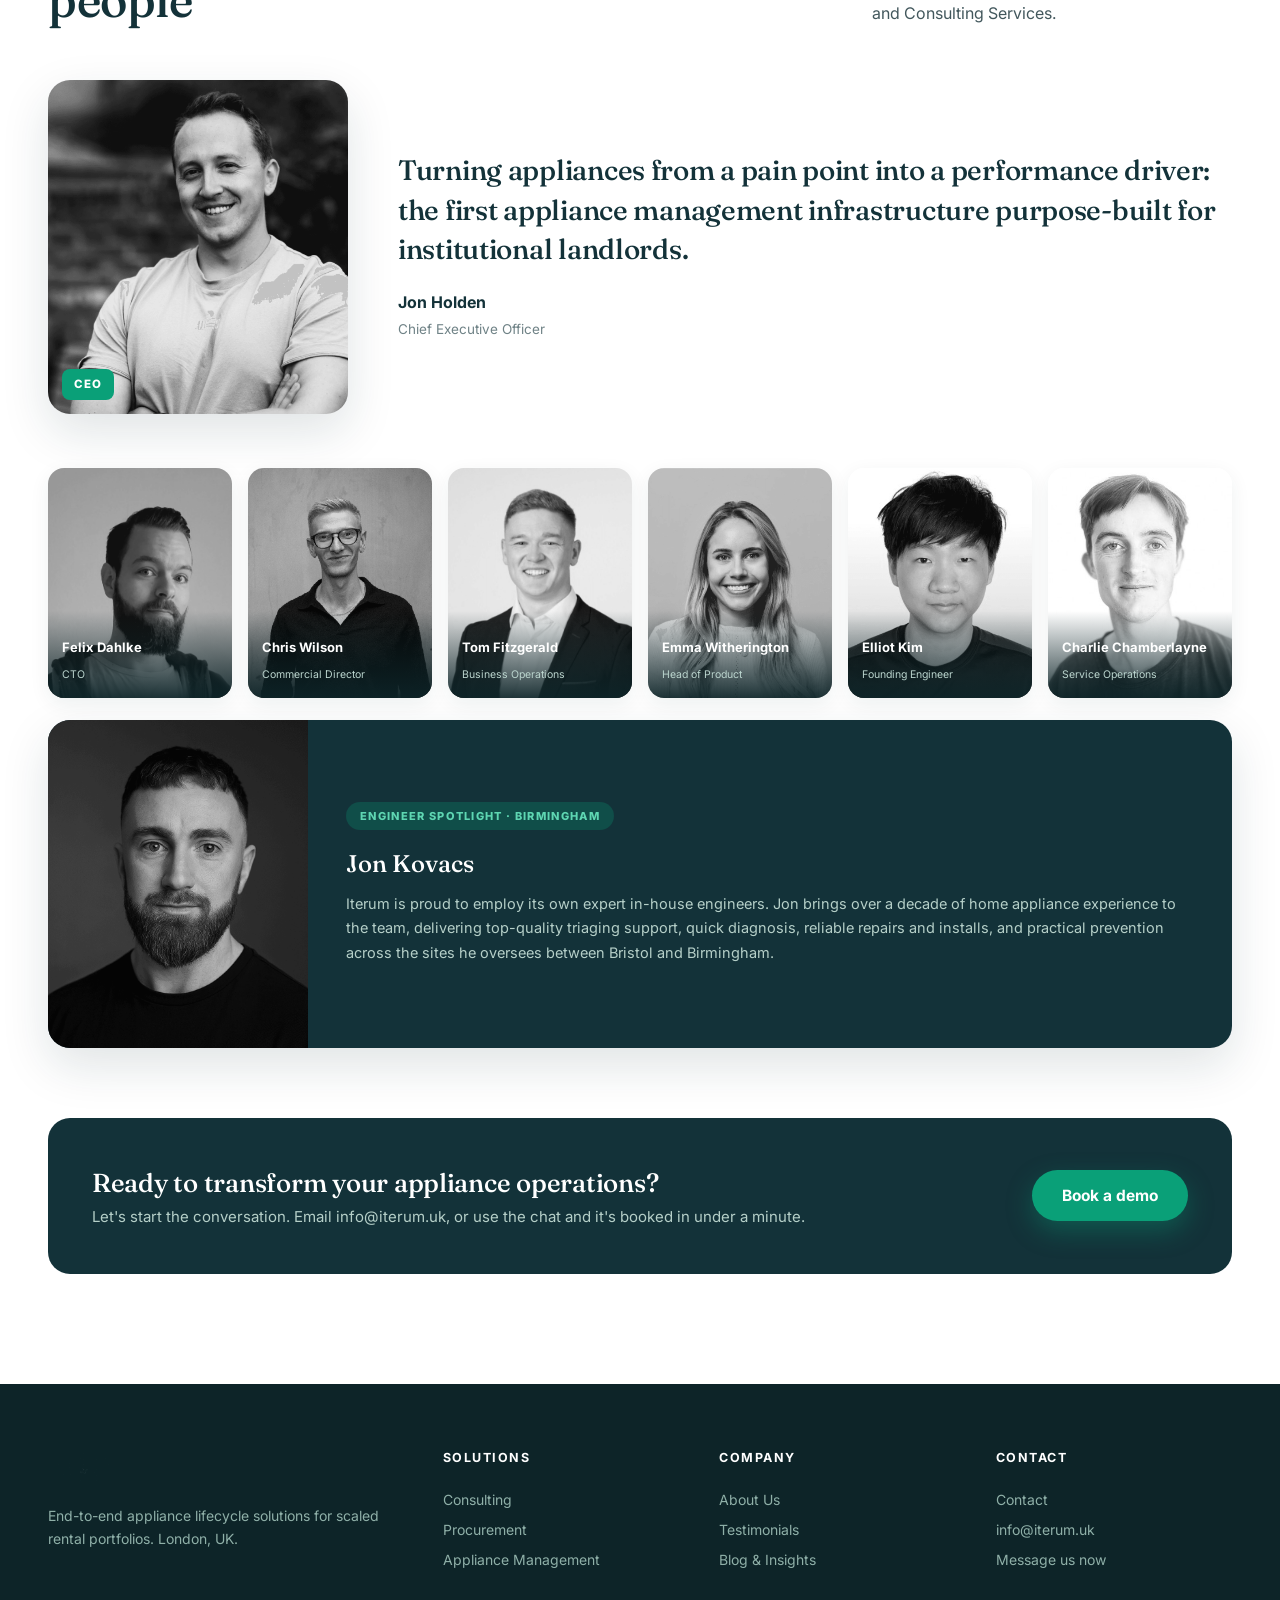
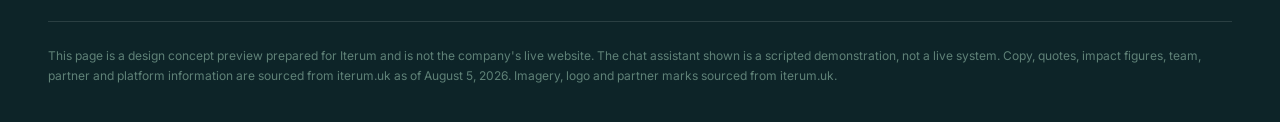
==== commit a04b639f: "Solutions page rebuilt with photo hero and solution cards, new site images placed (second kitchen, a" ====
--- a/about.html
+++ b/about.html
@@ -128,7 +128,7 @@
   <div class="wrap">
     <div class="cols">
       <div>
-        <div class="flogo"><img src="assets/logo-mark.svg" alt="Iterum"><b>iterum</b></div>
+        <div class="flogo"><img src="assets/logo-white.png" alt="Iterum"></div>
         <p>End-to-end appliance lifecycle solutions for scaled rental portfolios. London, UK.</p>
       </div>
       <div>
--- a/assets/site.css
+++ b/assets/site.css
@@ -294,7 +294,7 @@
 
 /* cta */
 .ctaband{background:linear-gradient(160deg,var(--teal) 0%,var(--teal-2) 100%);color:#fff;text-align:center;position:relative;overflow:hidden}
-.ctaband::before{content:'';position:absolute;inset:0;background:radial-gradient(700px 300px at 50% 0%,rgba(10,160,120,.25),transparent 70%)}
+.ctaband::before{content:'';position:absolute;inset:0;background:url('brand-pattern.png') center/cover,radial-gradient(700px 300px at 50% 0%,rgba(10,160,120,.25),transparent 70%)}
 .ctaband .wrap{padding-top:100px;padding-bottom:100px;position:relative;z-index:2}
 .ctaband h2{font-size:clamp(32px,4.8vw,56px);color:#fff;max-width:800px;margin:0 auto 18px;line-height:1.06}
 .ctaband h2 em{font-style:italic;color:var(--mint);font-weight:400}
@@ -304,7 +304,7 @@
 footer{background:var(--teal-deep);color:#8fb0a8;padding:64px 0 36px;font-size:14px}
 footer .cols{display:grid;grid-template-columns:1.5fr 1fr 1fr 1fr;gap:40px;margin-bottom:46px}
 footer .flogo{display:flex;align-items:center;gap:10px;margin-bottom:18px}
-footer .flogo img{height:34px;width:34px;background:#fff;border-radius:9px;padding:5px}
+footer .flogo img{height:38px;width:auto}
 footer .flogo b{font-family:'Fraunces',serif;font-size:22px;color:#fff;font-weight:500}
 footer h4{color:#fff;font-size:12.5px;letter-spacing:.12em;text-transform:uppercase;margin-bottom:16px}
 footer a{display:block;padding:3.5px 0}
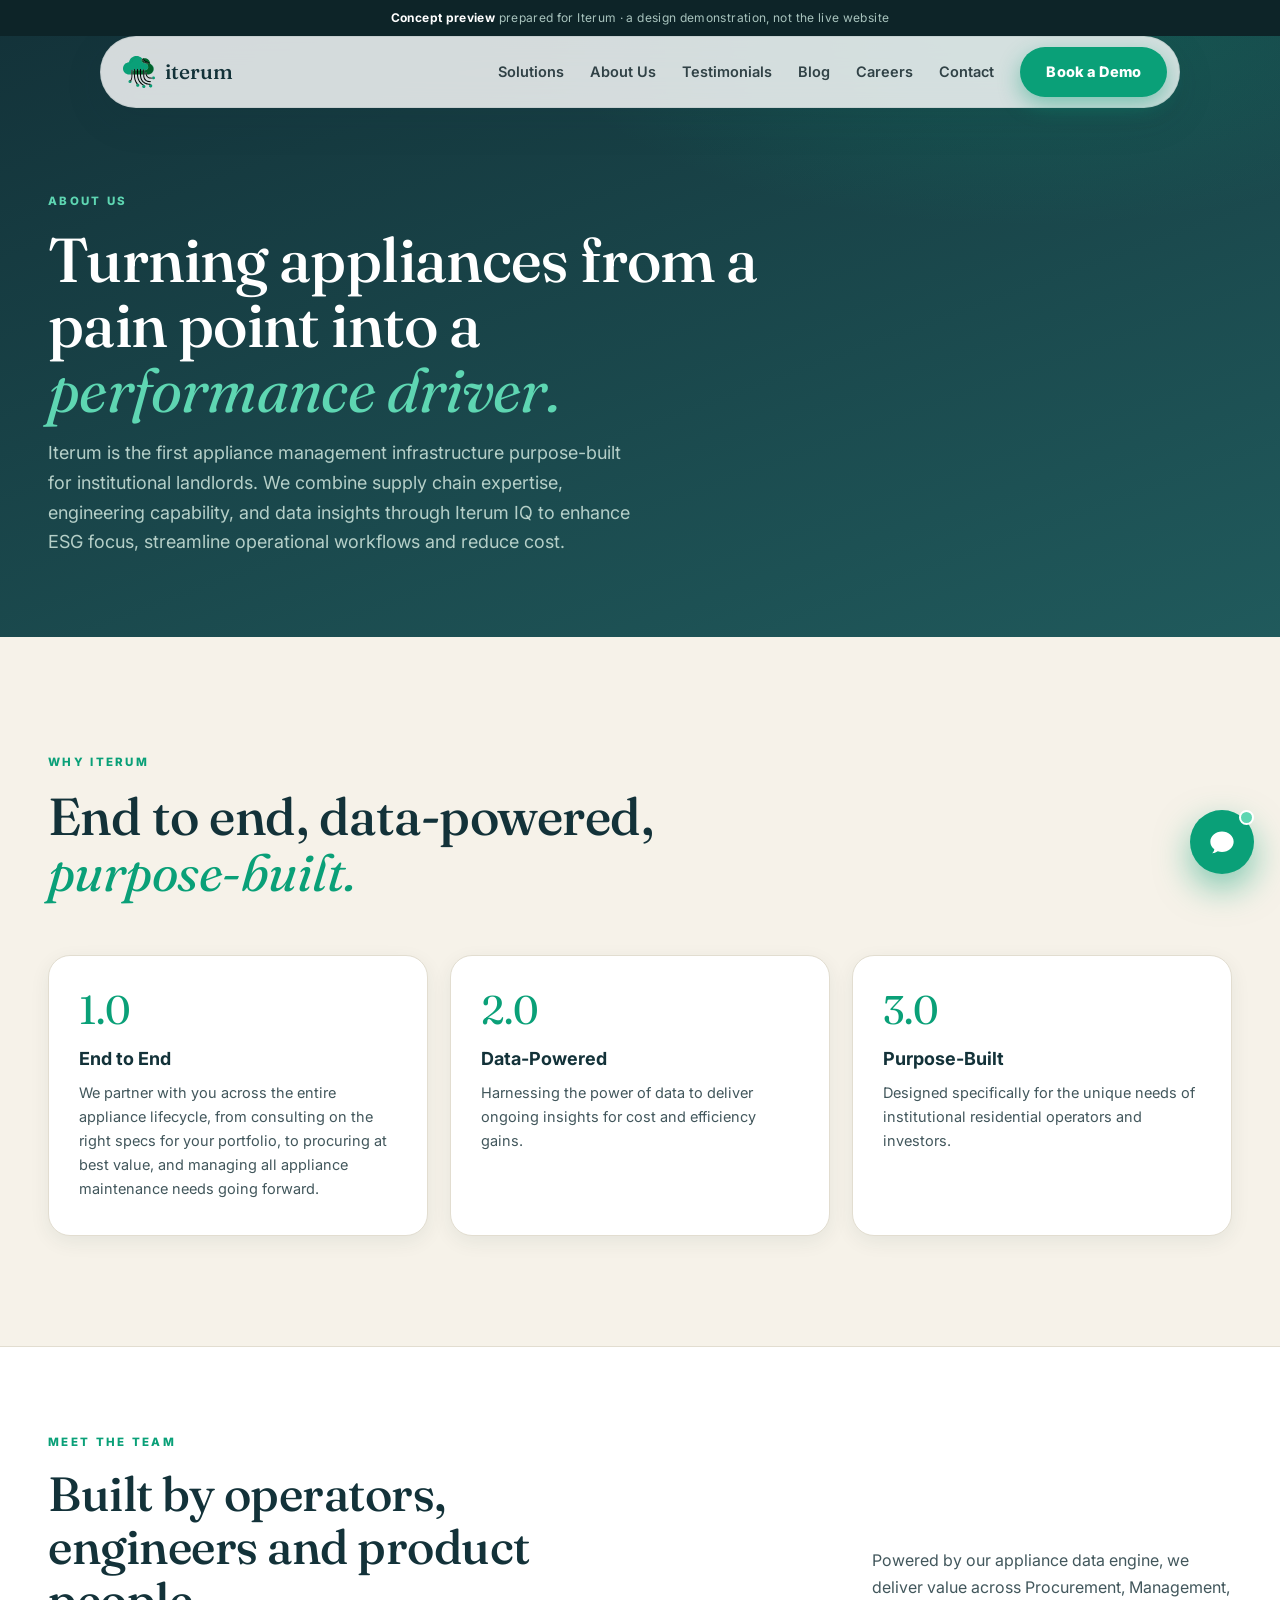
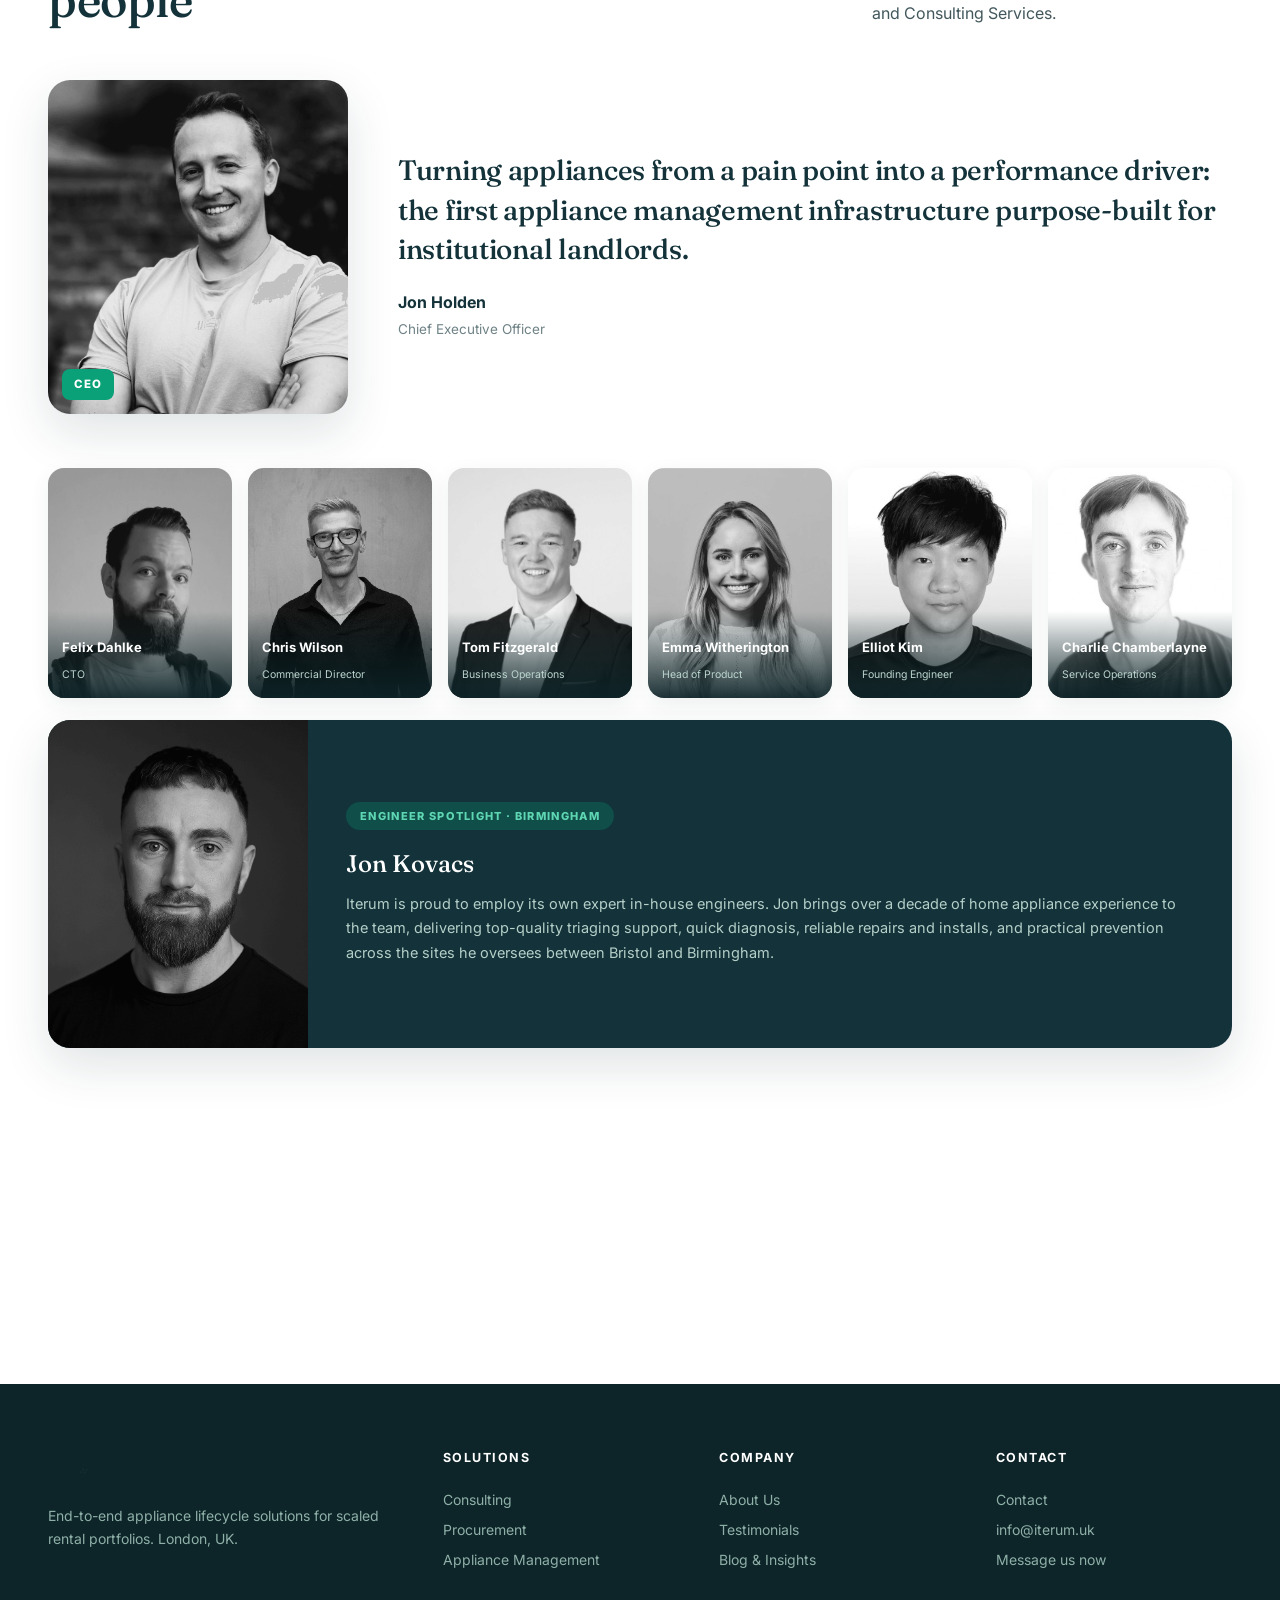
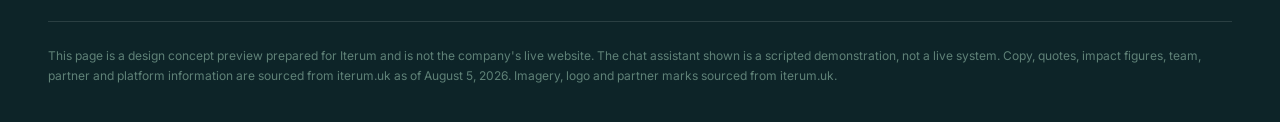
==== commit 6fe66a09: "Lock button text colours with important, cache-bust shared assets to v7" ====
--- a/about.html
+++ b/about.html
@@ -8,7 +8,7 @@
 <link rel="preconnect" href="https://fonts.googleapis.com">
 <link rel="preconnect" href="https://fonts.gstatic.com" crossorigin>
 <link href="https://fonts.googleapis.com/css2?family=Fraunces:ital,opsz,wght@0,9..144,400;0,9..144,500;0,9..144,600;1,9..144,400;1,9..144,500&family=Inter:wght@400;500;600;700;800&display=swap" rel="stylesheet">
-<link rel="stylesheet" href="assets/site.css">
+<link rel="stylesheet" href="assets/site.css?v=7">
 <style>
 .page-hero{background:linear-gradient(160deg,var(--teal) 0%,var(--teal-2) 100%);color:#fff;position:relative;overflow:hidden;margin-top:-92px;padding:170px 0 80px}
 .page-hero::before{content:'';position:absolute;inset:0;background:radial-gradient(700px 300px at 80% 0%,rgba(10,160,120,.25),transparent 70%)}
@@ -170,6 +170,6 @@
   <div class="chat-foot"><span>Scripted demo preview. The live version is trained on Iterum's solutions, portfolio data and booking calendar.</span></div>
 </div>
 
-<script src="assets/site.js"></script>
+<script src="assets/site.js?v=7"></script>
 </body>
 </html>
--- a/assets/site.css
+++ b/assets/site.css
@@ -30,13 +30,13 @@
 .section{padding:110px 0}
 .btn{display:inline-flex;align-items:center;justify-content:center;gap:10px;font-weight:700;font-size:15.5px;padding:16px 30px;border-radius:999px;cursor:pointer;border:none;transition:all .18s ease;font-family:'Inter',sans-serif}
 .btn svg{width:17px;height:17px}
-.btn-green{background:var(--green);color:#fff;box-shadow:0 10px 26px rgba(10,160,120,.35)}
+.btn-green{background:var(--green);color:#fff !important;box-shadow:0 10px 26px rgba(10,160,120,.35)}
 .btn-green:hover{background:var(--green-dark);transform:translateY(-2px)}
-.btn-dark{background:var(--teal);color:#fff}
+.btn-dark{background:var(--teal);color:#fff !important}
 .btn-dark:hover{background:var(--teal-deep);transform:translateY(-2px)}
-.btn-white{background:#fff;color:var(--teal);box-shadow:var(--sh-sm)}
+.btn-white{background:#fff;color:var(--teal) !important;box-shadow:var(--sh-sm)}
 .btn-white:hover{transform:translateY(-2px);box-shadow:var(--sh-md)}
-.btn-ghost{background:transparent;color:#fff;border:1.5px solid rgba(255,255,255,.4)}
+.btn-ghost{background:transparent;color:#fff !important;border:1.5px solid rgba(255,255,255,.4)}
 .btn-ghost:hover{border-color:#fff;background:rgba(255,255,255,.08)}
 .reveal{opacity:0;transform:translateY(26px);transition:opacity .8s cubic-bezier(.2,.6,.2,1),transform .8s cubic-bezier(.2,.6,.2,1)}
 .reveal.vis{opacity:1;transform:none}
@@ -55,7 +55,7 @@
 .navlinks{display:flex;gap:26px;align-items:center}
 .navlinks a{font-size:14.5px;font-weight:600;color:var(--ink);opacity:.85}
 .navlinks a:hover{opacity:1;color:var(--green-dark)}
-.navlinks a.nav-cta{background:var(--green);color:#fff;padding:13px 26px;border-radius:999px;font-size:14.5px;font-weight:800;opacity:1;box-shadow:0 8px 22px rgba(10,160,120,.45);letter-spacing:.01em}
+.navlinks a.nav-cta{background:var(--green);color:#fff !important;padding:13px 26px;border-radius:999px;font-size:14.5px;font-weight:800;opacity:1;box-shadow:0 8px 22px rgba(10,160,120,.45);letter-spacing:.01em}
 .navlinks a.nav-cta:hover{background:var(--green-dark);color:#fff;transform:translateY(-1px)}
 .nav-burger{display:none;width:44px;height:44px;border-radius:12px;border:1px solid rgba(19,50,57,.12);background:#fff;cursor:pointer;align-items:center;justify-content:center;flex-direction:column;gap:5px}
 .nav-burger i{display:block;width:18px;height:2px;background:var(--teal);border-radius:2px}
@@ -63,7 +63,7 @@
 .mobile-menu.open{display:block}
 .mobile-menu a{display:block;padding:13px 16px;font-size:16px;font-weight:700;color:var(--teal);border-radius:12px}
 .mobile-menu a:active,.mobile-menu a:hover{background:var(--cream)}
-.mobile-menu .mm-cta{background:var(--green);color:#fff;text-align:center;margin-top:8px}
+.mobile-menu .mm-cta{background:var(--green);color:#fff !important;text-align:center;margin-top:8px}
 @media(max-width:920px){.navlinks a:not(.nav-cta){display:none}.nav-burger{display:flex}}
 
 /* hero: full-bleed cinematic */
